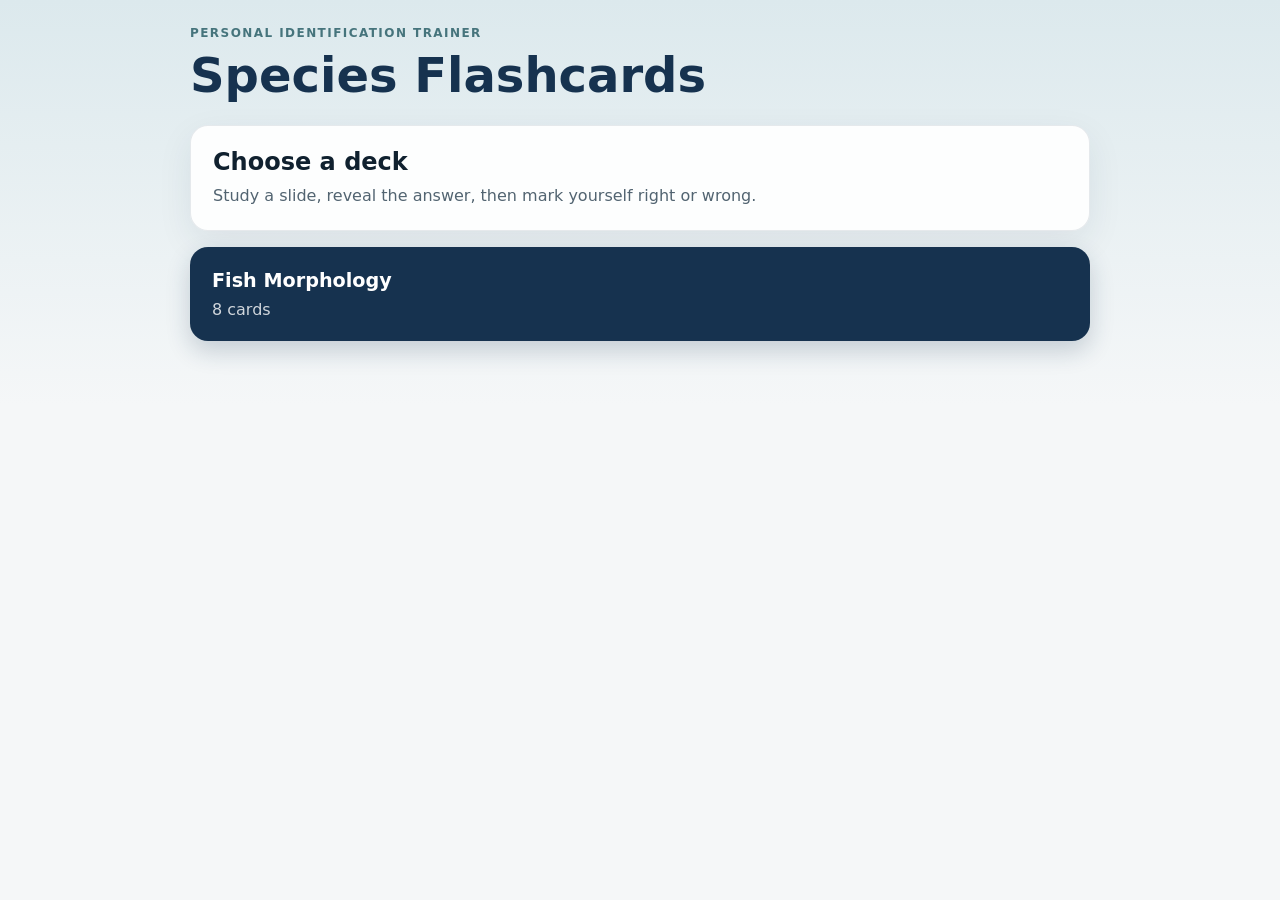
==== index.html @ 12c601cf "Create first species flashcard app" ====
<!doctype html>
<html lang="en">
<head>
  <meta charset="utf-8">
  <meta name="viewport" content="width=device-width,initial-scale=1,viewport-fit=cover">
  <meta name="theme-color" content="#16324f">
  <title>Species Flashcards</title>
  <link rel="manifest" href="manifest.webmanifest">
  <link rel="stylesheet" href="styles.css">
</head>
<body>
  <main class="shell">
    <header>
      <div>
        <p class="eyebrow">PERSONAL IDENTIFICATION TRAINER</p>
        <h1>Species Flashcards</h1>
      </div>
      <button id="homeButton" class="secondary hidden">Decks</button>
    </header>

    <section id="homeView">
      <div class="intro card">
        <h2>Choose a deck</h2>
        <p>Study a slide, reveal the answer, then mark yourself right or wrong.</p>
      </div>
      <div id="deckList" class="deck-list"></div>
    </section>

    <section id="studyView" class="hidden">
      <div class="study-topline">
        <div>
          <p id="deckName" class="eyebrow"></p>
          <strong id="progressText"></strong>
        </div>
        <button id="resetButton" class="text-button">Reset deck progress</button>
      </div>

      <article class="flashcard">
        <img id="cardImage" alt="Flashcard question slide">
        <div id="answerPanel" class="answer-panel hidden">
          <span>Answer</span>
          <h2 id="answerText"></h2>
        </div>
      </article>

      <div id="revealControls" class="controls">
        <button id="revealButton" class="primary wide">Show answer</button>
      </div>
      <div id="ratingControls" class="controls hidden">
        <button id="wrongButton" class="wrong">Wrong</button>
        <button id="rightButton" class="right">Right</button>
      </div>

      <div class="stats card">
        <div><span>Right</span><strong id="rightCount">0</strong></div>
        <div><span>Wrong</span><strong id="wrongCount">0</strong></div>
        <div><span>Accuracy</span><strong id="accuracy">—</strong></div>
      </div>
    </section>
  </main>
  <script src="app.js"></script>
</body>
</html>
---- styles.css ----
:root { font-family: Inter, ui-sans-serif, system-ui, -apple-system, BlinkMacSystemFont, "Segoe UI", sans-serif; color:#10212f; background:#eef3f5; }
* { box-sizing:border-box; }
body { margin:0; min-height:100vh; background:linear-gradient(180deg,#dce9ed 0,#f5f7f8 45%); }
button { font:inherit; cursor:pointer; border:0; }
.shell { width:min(980px,100%); margin:auto; padding:24px clamp(16px,4vw,40px) 48px; }
header { display:flex; align-items:center; justify-content:space-between; gap:16px; margin-bottom:22px; }
h1 { margin:0; font-size:clamp(1.8rem,5vw,3rem); color:#16324f; }
h2 { margin:0 0 8px; }
p { line-height:1.5; }
.eyebrow { margin:0 0 5px; color:#46747c; font-size:.75rem; font-weight:800; letter-spacing:.12em; }
.card { background:rgba(255,255,255,.9); border:1px solid rgba(22,50,79,.1); border-radius:18px; box-shadow:0 12px 35px rgba(22,50,79,.08); }
.intro { padding:22px; margin-bottom:16px; }
.intro p { margin:0; color:#526471; }
.deck-list { display:grid; grid-template-columns:repeat(auto-fit,minmax(230px,1fr)); gap:14px; }
.deck-button { text-align:left; padding:22px; border-radius:18px; background:#16324f; color:white; box-shadow:0 10px 24px rgba(22,50,79,.2); transition:transform .15s ease; }
.deck-button:hover { transform:translateY(-2px); }
.deck-button strong { display:block; font-size:1.2rem; margin-bottom:8px; }
.deck-button span { opacity:.8; }
.study-topline { display:flex; justify-content:space-between; align-items:end; gap:16px; margin-bottom:12px; }
.flashcard { overflow:hidden; background:white; border-radius:20px; box-shadow:0 18px 45px rgba(22,50,79,.14); }
.flashcard img { display:block; width:100%; max-height:68vh; object-fit:contain; background:white; }
.answer-panel { padding:18px 22px 22px; border-top:1px solid #e1e8eb; }
.answer-panel span { color:#5f707b; font-size:.8rem; font-weight:700; text-transform:uppercase; letter-spacing:.08em; }
.answer-panel h2 { margin:5px 0 0; color:#16324f; }
.controls { display:flex; gap:12px; margin:16px 0; }
.controls button { flex:1; padding:16px 20px; border-radius:14px; font-weight:800; }
.primary { background:#16324f; color:white; }
.wrong { background:#a63d40; color:white; }
.right { background:#27734e; color:white; }
.secondary { background:white; color:#16324f; padding:10px 14px; border-radius:10px; box-shadow:0 5px 15px rgba(22,50,79,.1); }
.text-button { background:transparent; color:#6a5660; text-decoration:underline; font-size:.9rem; }
.stats { display:grid; grid-template-columns:repeat(3,1fr); padding:16px; text-align:center; }
.stats div+div { border-left:1px solid #dde5e8; }
.stats span,.stats strong { display:block; }
.stats span { color:#63747e; font-size:.78rem; text-transform:uppercase; letter-spacing:.07em; }
.stats strong { margin-top:5px; font-size:1.25rem; color:#16324f; }
.hidden { display:none !important; }
@media (max-width:600px){ .shell{padding-top:18px}.study-topline{align-items:start}.flashcard img{max-height:58vh}.controls button{padding:15px 12px}.text-button{max-width:120px;text-align:right}.stats{padding:13px 8px} }
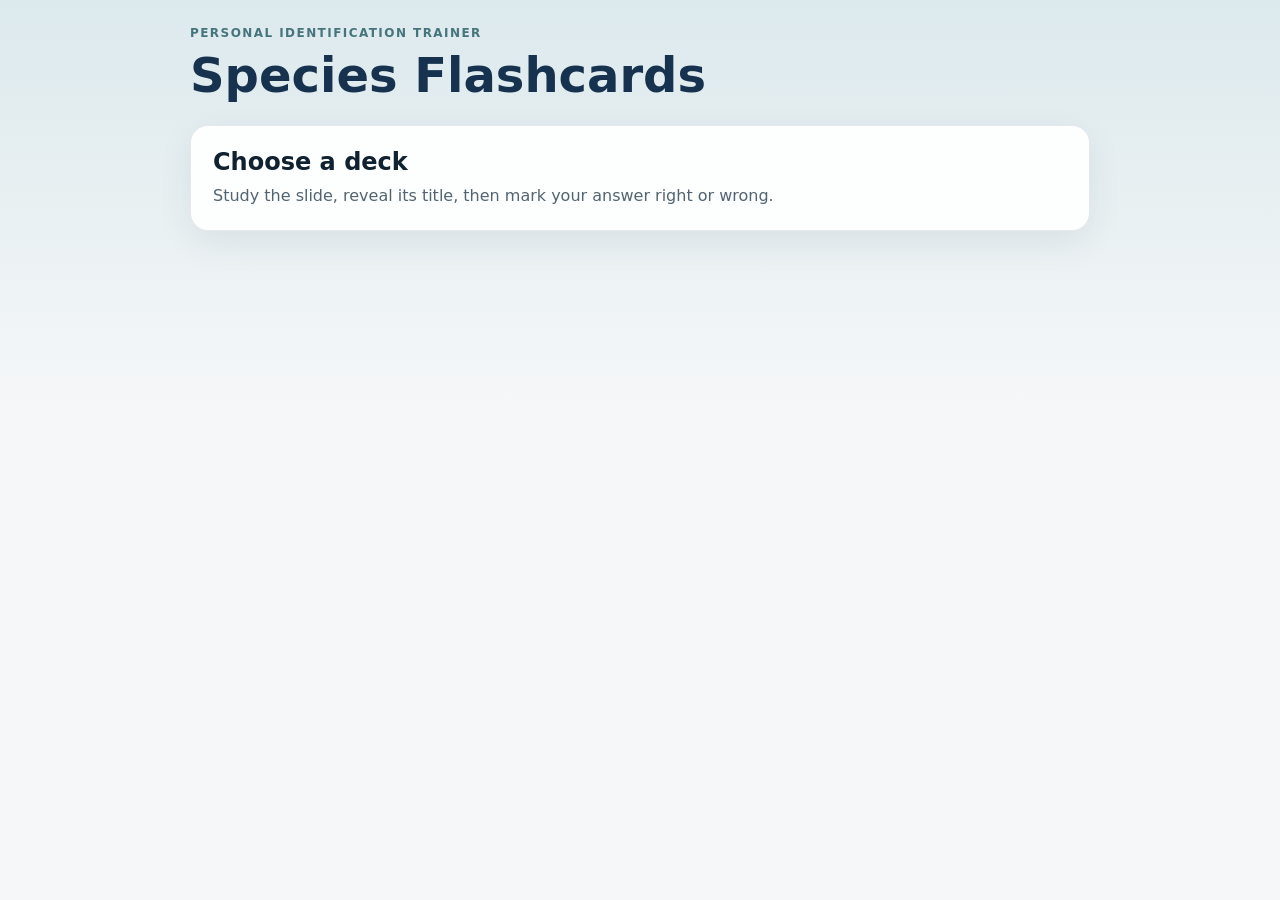
==== commit 7b670216: "Refactor app and add PowerPoint deck updater" ====
--- a/index.html
+++ b/index.html
@@ -1,63 +1 @@
-<!doctype html>
-<html lang="en">
-<head>
-  <meta charset="utf-8">
-  <meta name="viewport" content="width=device-width,initial-scale=1,viewport-fit=cover">
-  <meta name="theme-color" content="#16324f">
-  <title>Species Flashcards</title>
-  <link rel="manifest" href="manifest.webmanifest">
-  <link rel="stylesheet" href="styles.css">
-</head>
-<body>
-  <main class="shell">
-    <header>
-      <div>
-        <p class="eyebrow">PERSONAL IDENTIFICATION TRAINER</p>
-        <h1>Species Flashcards</h1>
-      </div>
-      <button id="homeButton" class="secondary hidden">Decks</button>
-    </header>
-
-    <section id="homeView">
-      <div class="intro card">
-        <h2>Choose a deck</h2>
-        <p>Study a slide, reveal the answer, then mark yourself right or wrong.</p>
-      </div>
-      <div id="deckList" class="deck-list"></div>
-    </section>
-
-    <section id="studyView" class="hidden">
-      <div class="study-topline">
-        <div>
-          <p id="deckName" class="eyebrow"></p>
-          <strong id="progressText"></strong>
-        </div>
-        <button id="resetButton" class="text-button">Reset deck progress</button>
-      </div>
-
-      <article class="flashcard">
-        <img id="cardImage" alt="Flashcard question slide">
-        <div id="answerPanel" class="answer-panel hidden">
-          <span>Answer</span>
-          <h2 id="answerText"></h2>
-        </div>
-      </article>
-
-      <div id="revealControls" class="controls">
-        <button id="revealButton" class="primary wide">Show answer</button>
-      </div>
-      <div id="ratingControls" class="controls hidden">
-        <button id="wrongButton" class="wrong">Wrong</button>
-        <button id="rightButton" class="right">Right</button>
-      </div>
-
-      <div class="stats card">
-        <div><span>Right</span><strong id="rightCount">0</strong></div>
-        <div><span>Wrong</span><strong id="wrongCount">0</strong></div>
-        <div><span>Accuracy</span><strong id="accuracy">—</strong></div>
-      </div>
-    </section>
-  </main>
-  <script src="app.js"></script>
-</body>
-</html>
+<!doctype html><html lang="en"><head><meta charset="utf-8"><meta name="viewport" content="width=device-width,initial-scale=1"><meta http-equiv="refresh" content="0; url=app/"><title>Species Flashcards</title></head><body><p><a href="app/">Open Species Flashcards</a></p></body></html>
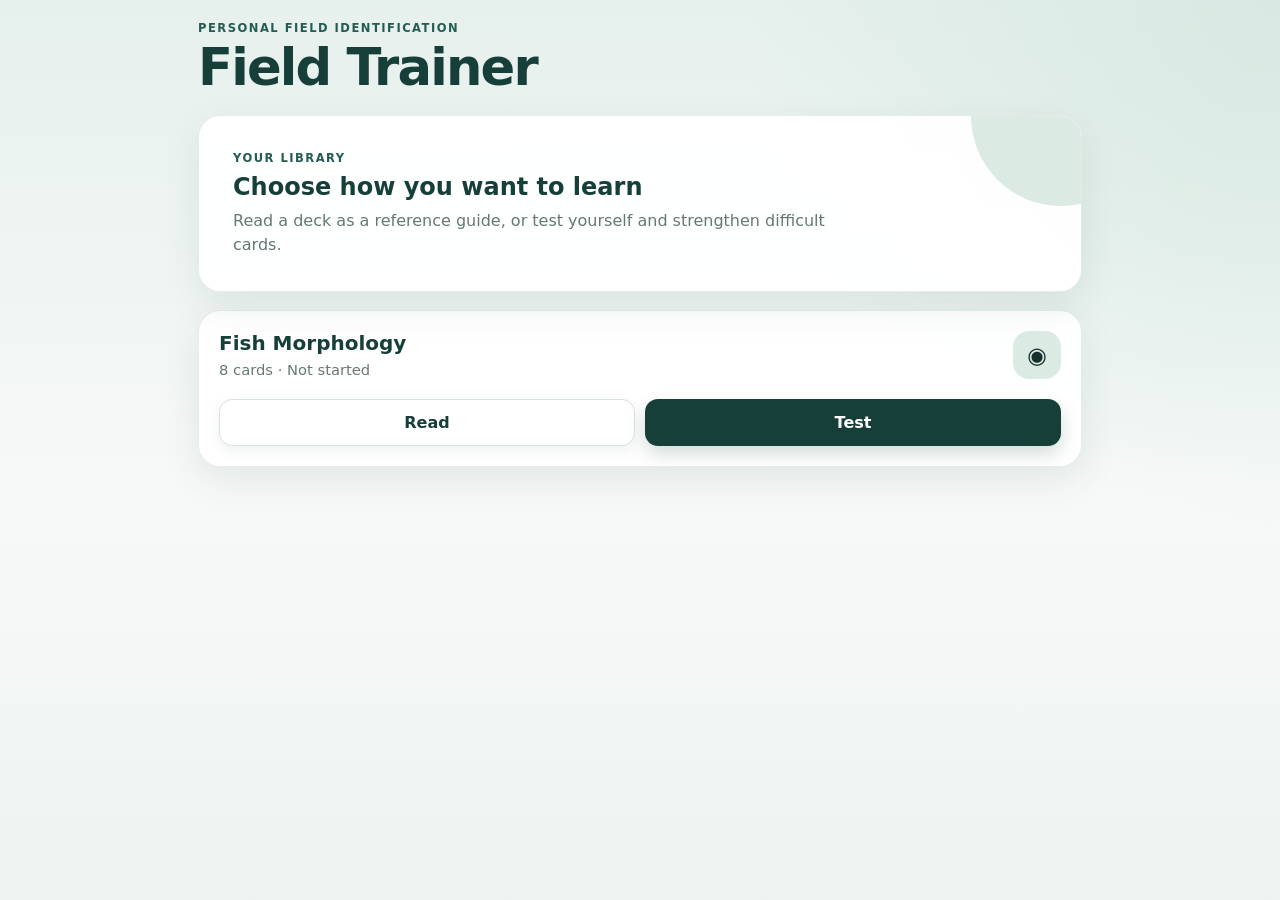
==== commit a1c5b621: "Version 0.4 - UI improvements" ====
--- a/index.html
+++ b/index.html
@@ -1 +1 @@
-<!doctype html><html lang="en"><head><meta charset="utf-8"><meta name="viewport" content="width=device-width,initial-scale=1"><meta http-equiv="refresh" content="0; url=app/"><title>Species Flashcards</title></head><body><p><a href="app/">Open Species Flashcards</a></p></body></html>
+<!doctype html><html lang="en"><head><meta charset="utf-8"><meta name="viewport" content="width=device-width,initial-scale=1"><meta http-equiv="refresh" content="0; url=app/"><title>Field Trainer</title></head><body><p><a href="app/">Open Field Trainer</a></p></body></html>
